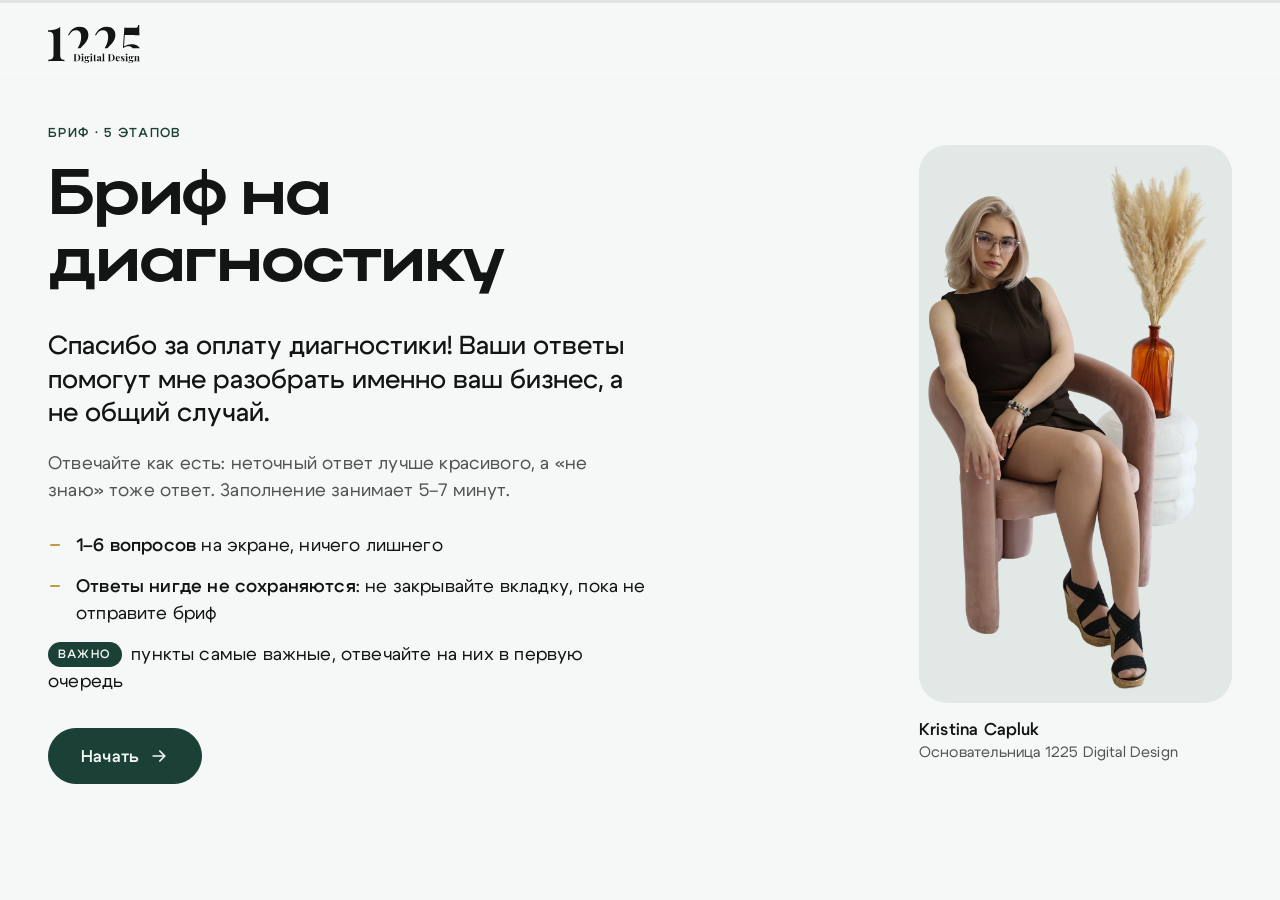
==== diagnostika/index.html @ ee0023f8 "Бриф на диагностику Instagram в папке diagnostika 5 этапов, ответы уходят в тот же Telegram через Wo" ====
<!doctype html>
<html lang="ru">
<head>
  <meta charset="utf-8">
  <meta name="viewport" content="width=device-width, initial-scale=1, viewport-fit=cover">
  <title>Бриф на диагностику Instagram — 1225 Digital Design</title>
  <meta name="description" content="Бриф на диагностику Instagram. Заполнение занимает 5–7 минут.">
  <meta name="theme-color" content="#F5F8F6">
  <meta name="robots" content="noindex">
  <link rel="icon" href="assets/logo-black.svg" type="image/svg+xml">
  <link rel="preload" href="fonts/ActayWide-Bold.otf" as="font" type="font/otf" crossorigin>
  <link rel="preload" href="fonts/Cygre-Regular.ttf" as="font" type="font/ttf" crossorigin>
  <link rel="stylesheet" href="styles.css">
</head>
<body>

<!-- Полоса прогресса -->
<div class="progress" aria-hidden="true"><span id="progressFill"></span></div>

<header class="top">
  <a class="top__logo" href="#" id="logoLink" aria-label="1225 Digital Design — в начало брифа">
    <img src="assets/logo-black.svg" alt="1225 Digital Design" width="104" height="43">
  </a>
  <div class="top__meta">
    <span class="save" id="saveState" aria-live="polite"></span>
    <span class="counter" id="counter" hidden></span>
  </div>
</header>

<main id="app">

  <!-- Интро -->
  <section class="screen intro" id="screen-intro" aria-labelledby="introTitle">
    <div class="intro__text">
    <div class="intro__head">
      <p class="eyebrow">Бриф · 5 этапов</p>
      <h1 id="introTitle" class="display">Бриф на диагностику</h1>
    </div>
    <div class="intro__body">
      <p class="lead">Спасибо за оплату диагностики! Ваши ответы помогут мне разобрать именно ваш бизнес, а не общий случай.</p>
      <p>Отвечайте как есть: неточный ответ лучше красивого, а «не знаю» тоже ответ. Заполнение занимает 5–7 минут.</p>
      <ul class="intro__facts">
        <li><b>1–6 вопросов</b> на экране, ничего лишнего</li>
        <li><b>Ответы нигде не сохраняются</b>: не закрывайте вкладку, пока не отправите бриф</li>
        <li><span class="chip chip--inline">важно</span> пункты самые важные, отвечайте на них в первую очередь</li>
      </ul>
      <button type="button" class="btn" id="startBtn">
        <span id="startLabel">Начать</span>
        <svg class="btn__arrow" viewBox="0 0 24 24" width="20" height="20" aria-hidden="true"><path d="M5 12h14M13 6l6 6-6 6" fill="none" stroke="currentColor" stroke-width="2" stroke-linecap="round" stroke-linejoin="round"/></svg>
      </button>
    </div>
    </div>
    <figure class="intro__figure" id="introFigure">
      <div class="intro__photo"><img src="" alt="Kristina Capluk" id="introPhotoImg" width="1010" height="1800"></div>
      <figcaption><b>Kristina Capluk</b><span>Основательница 1225 Digital Design</span></figcaption>
    </figure>
  </section>

  <!-- Этапы рисуются из массива STAGES в app.js -->
  <form id="form" novalidate autocomplete="on">
    <div id="stages"></div>
    <!-- Ловушка для ботов: человек это поле не видит -->
    <div class="hp" aria-hidden="true"><label>Сайт <input type="text" name="website" id="hp" tabindex="-1" autocomplete="off"></label></div>
  </form>

  <!-- Финал -->
  <section class="screen done" id="screen-done" aria-labelledby="doneTitle" hidden>
    <div class="done__photo" id="donePhoto">
      <img src="" alt="Кристина, 1225 Digital Design" id="donePhotoImg" width="800" height="1000">
    </div>
    <div class="done__body">
      <p class="eyebrow" id="doneEyebrow">Бриф получен</p>
      <h1 id="doneTitle" class="display" tabindex="-1">Спасибо!</h1>
      <p class="lead" id="doneLead">Я получила ваш бриф и скоро с вами свяжусь.</p>
      <p class="notice" id="doneNotice" hidden></p>

      <h2 class="done__sub" id="doneNextTitle">Что будет дальше</h2>
      <ol class="steps" id="doneSteps"></ol>

      <div class="done__actions">
        <a class="btn" id="tgBtn" href="#" target="_blank" rel="noopener">Написать в Telegram</a>
        <button type="button" class="btn btn--ghost" id="dlBtn">Скачать копию ответов</button>
      </div>

      <div class="rescue" id="rescue" hidden>
        <button type="button" class="btn btn--ghost btn--small" id="copyBtn">Скопировать ответы</button>
        <details>
          <summary>Файл не скачался? Вот текст ответов</summary>
          <textarea id="rescueText" readonly rows="8"></textarea>
        </details>
      </div>

      <button type="button" class="textlink" id="editBtn">← Вернуться и поправить ответы</button>
    </div>
  </section>
</main>

<!-- Навигация: назад / далее и точки-этапы -->
<nav class="bar" id="bar" aria-label="Навигация по этапам" hidden>
  <div class="bar__in">
    <div class="bar__dots" id="dots" role="group" aria-label="Этапы"></div>
    <div class="bar__btns">
      <button type="button" class="btn btn--ghost btn--back" id="backBtn" aria-label="Назад">
        <svg viewBox="0 0 24 24" width="20" height="20" aria-hidden="true"><path d="M19 12H5M11 6l-6 6 6 6" fill="none" stroke="currentColor" stroke-width="2" stroke-linecap="round" stroke-linejoin="round"/></svg>
        <span>Назад</span>
      </button>
      <button type="button" class="btn" id="nextBtn">
        <span id="nextLabel">Далее</span>
        <svg class="btn__arrow" viewBox="0 0 24 24" width="20" height="20" aria-hidden="true"><path d="M5 12h14M13 6l6 6-6 6" fill="none" stroke="currentColor" stroke-width="2" stroke-linecap="round" stroke-linejoin="round"/></svg>
      </button>
    </div>
  </div>
</nav>

<!-- Подвал: юридические документы и связь (ссылки подставляются из SITE в app.js) -->
<footer class="foot" id="foot" hidden>
  <div class="foot__in">
    <div class="foot__brand">
      <img src="assets/logo-white.svg" alt="1225 Digital Design" width="104" height="43">
      <a class="btn btn--light" id="footMail" href="mailto:1225digital.design@gmail.com">Связаться</a>
    </div>
    <address class="foot__contacts">
      <a href="tel:+4917631003264">+49 176 31003264</a>
      <a href="mailto:1225digital.design@gmail.com">1225digital.design@gmail.com</a>
    </address>
    <ul class="foot__links" id="footLinks"></ul>
    <p class="foot__copy">© <span id="year">2026</span> 1225 Digital Design</p>
  </div>
</footer>

<!-- Окно с юридическим документом: текст подставляется из legal.js -->
<dialog class="legal" id="legalDlg" aria-labelledby="legalTitle">
  <div class="legal__head">
    <h2 id="legalTitle"></h2>
    <button type="button" class="legal__close" id="legalClose" aria-label="Закрыть">
      <svg viewBox="0 0 24 24" width="22" height="22" aria-hidden="true"><path d="M6 6l12 12M18 6L6 18" stroke="currentColor" stroke-width="2" stroke-linecap="round"/></svg>
    </button>
  </div>
  <div class="legal__body" id="legalBody" tabindex="0"></div>
  <div class="legal__foot"><button type="button" class="btn" id="legalOk">Закрыть</button></div>
</dialog>

<div class="toast" id="toast" role="status" aria-live="polite" hidden>
  <span id="toastText"></span>
  <button type="button" id="toastAction" hidden></button>
</div>

<noscript><p class="noscript">Для заполнения брифа нужен включённый JavaScript. Если не получается, напишите мне в Telegram, отправлю анкету другим способом.</p></noscript>

<script src="config.js"></script>
<script src="legal.js"></script>
<script src="app.js"></script>
</body>
</html>
---- diagnostika/styles.css ----
/* ==========================================================================
   Бриф 1225 Digital Design — оформление.
   Токены взяты из фирменного стиля: светлый фон, тёмно-зелёный, золото, чернильный.
   ========================================================================== */

@font-face { font-family: "Actay Wide"; src: url("fonts/ActayWide-Bold.otf") format("opentype"); font-weight: 700; font-display: swap; }
@font-face { font-family: "Cygre"; src: url("fonts/Cygre-Regular.ttf") format("truetype"); font-weight: 400; font-display: swap; }
@font-face { font-family: "Cygre"; src: url("fonts/Cygre-Medium.ttf") format("truetype"); font-weight: 500; font-display: swap; }
@font-face { font-family: "Cygre"; src: url("fonts/Cygre-SemiBold.ttf") format("truetype"); font-weight: 600; font-display: swap; }

:root {
  --c-light: #F5F8F6;
  --c-green: #1B4136;
  --c-gold: #C19A48;
  --c-ink: #131515;

  --ink-soft: rgba(19, 21, 21, 0.72);     /* подсказки, второстепенный текст */
  --ink-faint: rgba(19, 21, 21, 0.52);    /* плейсхолдеры */
  --line: rgba(27, 65, 54, 0.22);
  --fill: rgba(27, 65, 54, 0.045);
  --on-dark: rgba(245, 248, 246, 0.92);
  --on-dark-muted: rgba(245, 248, 246, 0.72);

  --font-head: "Actay Wide", "Unbounded", "Manrope", system-ui, sans-serif;
  --font-body: "Cygre", "Manrope", "Inter", system-ui, sans-serif;

  --r-field: 18px;
  --r-card: 28px;
  --r-pill: 999px;
  --ease: cubic-bezier(.16, 1, .3, 1);

  --pad: clamp(20px, 5vw, 48px);
  --top-h: 72px;
  /* Колонки сетки: на планшете одна, на десктопе — липкая слева и поля справа */
  --col-a: 0px;
  --w-b: 680px;
  --col-gap: 0px;
}
@media (min-width: 1024px) { :root { --col-a: minmax(300px, 380px); --w-b: 700px; --col-b: minmax(0, 700px); --col-gap: clamp(56px, 6vw, 112px); --top-h: 84px; } }
@media (min-width: 1440px) { :root { --pad: 72px; --col-a: minmax(360px, 460px); --w-b: 720px; --col-b: minmax(0, 720px); --col-gap: 144px; --top-h: 96px; } }

* { box-sizing: border-box; margin: 0; }
[hidden] { display: none !important; }
html { -webkit-text-size-adjust: 100%; scroll-padding-top: calc(var(--top-h) + 24px); }
body {
  min-height: 100vh;
  background: var(--c-light);
  color: var(--c-ink);
  font-family: var(--font-body);
  font-size: clamp(1rem, 0.95rem + 0.25vw, 1.125rem);
  line-height: 1.5;
  letter-spacing: 0.01em;
  font-synthesis: none;
  -webkit-font-smoothing: antialiased;
}
body.has-bar { padding-bottom: 0; }
img { display: block; max-width: 100%; height: auto; }
button, input, textarea { font: inherit; color: inherit; letter-spacing: inherit; }
a { color: inherit; text-decoration-thickness: 1px; text-underline-offset: 3px; }
:focus-visible { outline: 2px solid var(--c-green); outline-offset: 3px; border-radius: 6px; }

.sr { position: absolute; width: 1px; height: 1px; overflow: hidden; clip-path: inset(50%); white-space: nowrap; }
.hp { position: absolute; left: -9999px; width: 1px; height: 1px; overflow: hidden; }
.noscript { padding: 24px var(--pad); }

/* ---------- Заголовки: плотный интерлиньяж, отрицательный трекинг ---------- */
h1, h2, .display, .stage__num {
  font-family: var(--font-head);
  font-weight: 700;
  line-height: 1.05;
  letter-spacing: -0.035em;
  text-wrap: balance;
  overflow-wrap: break-word;
  hyphens: manual; /* без авто-переносов: «веде-ние» в заголовке выглядит как ошибка */
}
.display { font-size: clamp(2.125rem, 1rem + 4.2vw, 4rem); }
.eyebrow {
  font-weight: 600; font-size: 0.8125rem; text-transform: uppercase; letter-spacing: 0.1em;
  color: var(--c-green); margin-bottom: 20px;
}
.lead { font-size: clamp(1.1875rem, 1rem + 0.9vw, 1.625rem); line-height: 1.3; letter-spacing: 0; font-weight: 500; text-wrap: pretty; }

/* ---------- Шапка и прогресс ---------- */
.progress { position: fixed; inset: 0 0 auto 0; height: 3px; background: rgba(27, 65, 54, 0.1); z-index: 30; }
.progress span { display: block; height: 100%; background: var(--c-green); transform-origin: left; transform: scaleX(0); transition: transform .7s var(--ease); }

.top {
  position: fixed; inset: 0 0 auto 0; z-index: 20; height: var(--top-h);
  display: flex; align-items: center; justify-content: space-between; gap: 16px;
  /* края шапки совпадают с краями контента (контент ограничен 1480px и стоит по центру) */
  padding: 3px max(var(--pad), calc((100vw - 1480px) / 2 + var(--pad))) 0;
  background: linear-gradient(var(--c-light) 70%, rgba(245, 248, 246, 0));
}
.top__logo img { height: clamp(30px, 4vw, 38px); width: auto; }
.top__meta { display: flex; align-items: center; gap: 16px; }
.counter { display: flex; align-items: baseline; gap: 10px; min-width: 0; font-family: var(--font-head); font-weight: 700; font-size: 0.9375rem; letter-spacing: 0; font-variant-numeric: tabular-nums; }
.counter__n { flex: none; }
.counter__t { min-width: 0; overflow: hidden; text-overflow: ellipsis; white-space: nowrap; font-family: var(--font-body); font-weight: 600; font-size: 0.875rem; color: var(--ink-soft); }
@media (min-width: 1024px) { .counter__t { display: none; } } /* на десктопе название этапа и так видно слева */
.top__meta { min-width: 0; }
.save { font-size: 0.875rem; color: var(--ink-soft); display: inline-flex; align-items: center; gap: 8px; transition: opacity .4s var(--ease); }
.save:not(:empty)::before { content: ""; width: 7px; height: 7px; border-radius: 50%; background: var(--c-green); }
.save[data-kind="saving"]::before { background: var(--c-gold); }
.save[data-kind="error"]::before { background: var(--c-gold); }
@media (max-width: 699px) { .save { font-size: 0; gap: 0; } .save::before { margin: 0; } }

/* ---------- Экраны ---------- */
.screen, .stage { padding: calc(var(--top-h) + clamp(16px, 4vw, 40px)) var(--pad) clamp(56px, 8vw, 96px); }
.is-enter { animation: enter .7s var(--ease) both; }
@keyframes enter { from { opacity: 0; transform: translateY(14px); } to { opacity: 1; transform: none; } }

/* Интро и финал: две колонки с планшета */
.intro, .done { max-width: 1480px; margin-inline: auto; } /* та же ширина, что у этапов: левый край = логотип */
.intro__text { display: grid; gap: 32px; }
.intro__figure { margin: 48px 0 0; width: fit-content; max-width: 100%; }
.intro__photo { border-radius: var(--r-card); overflow: hidden; background: rgba(27, 65, 54, 0.09); width: fit-content; max-width: 100%; }
.intro__photo img { display: block; width: auto; height: min(62vh, 620px); }
.intro__figure figcaption { display: grid; gap: 2px; margin-top: 16px; line-height: 1.3; }
.intro__figure figcaption b { font-weight: 600; font-size: 1.0625rem; }
.intro__figure figcaption span { color: var(--ink-soft); font-size: 0.9375rem; }
.intro__body { display: grid; gap: 20px; max-width: 600px; }
.intro__body p { color: var(--ink-soft); }
.intro__body .lead { color: var(--c-ink); }
.intro__facts { list-style: none; padding: 0; display: grid; gap: 14px; margin: 8px 0 12px; }
.intro__facts li { position: relative; padding-left: 28px; }
.intro__facts li::before { content: ""; position: absolute; left: 2px; top: .62em; width: 10px; height: 2px; background: var(--c-gold); border-radius: 2px; }
.intro__facts li:has(.chip)::before { display: none; }
.intro__facts li:has(.chip) { padding-left: 0; }
.intro__body .btn { justify-self: start; }
@media (min-width: 700px) {
  .intro { display: grid; grid-template-columns: minmax(0, 1.25fr) minmax(0, 0.75fr); gap: clamp(40px, 6vw, 120px); align-items: center; min-height: min(80vh, 820px); padding-bottom: clamp(48px, 8vw, 96px); }
  .intro__figure { margin-top: 0; justify-self: end; }
}

/* Этапы */
.stage { max-width: calc(var(--w-b) + 2 * var(--pad)); margin-inline: auto; }
.stage__aside { margin-bottom: 36px; }
.stage__num { font-size: clamp(2.75rem, 2rem + 3vw, 5rem); line-height: 1; letter-spacing: -0.04em; color: var(--c-green); }
.stage__num::after { content: ""; display: block; width: 48px; height: 4px; border-radius: 4px; background: var(--c-gold); margin: 14px 0 22px; }
.stage__aside h2 { font-size: clamp(1.75rem, 1.2rem + 2.4vw, 2.75rem); margin-bottom: 16px; outline: none; }
.stage__aside .chip { margin-bottom: 14px; }
.stage__lead { color: var(--ink-soft); max-width: 46ch; text-wrap: pretty; }
.stage__body { display: grid; gap: clamp(36px, 5vw, 52px); }
@media (min-width: 1024px) {
  .stage { display: grid; grid-template-columns: var(--col-a) var(--col-b); column-gap: var(--col-gap); justify-content: center; align-items: start; max-width: 1480px; }
  .stage__aside { position: sticky; top: calc(var(--top-h) + 32px); margin-bottom: 0; }
  .stage__aside h2 { font-size: clamp(1.75rem, 0.8rem + 2vw, 2.5rem); }
  .stage__lead { font-size: 1.0625rem; }
}
@media (min-width: 1440px) { .stage__lead { font-size: 1.1875rem; } }

/* ---------- Плашка «важно» ---------- */
.chip {
  display: inline-flex; align-items: center; gap: 6px; padding: 5px 12px 5px 10px; border-radius: var(--r-pill);
  background: var(--c-green); color: var(--c-light);
  font-size: 0.75rem; font-weight: 600; text-transform: uppercase; letter-spacing: 0.1em; line-height: 1.2;
  width: fit-content;
}
.chip i { font-style: normal; color: var(--c-gold); font-size: 0.8125rem; letter-spacing: 0; }
.chip--inline { vertical-align: 2px; margin-right: 4px; }

/* ---------- Вопросы и поля ---------- */
.q { display: grid; gap: 10px; min-width: 0; border: 0; padding: 0; }
.q > .chip { margin-bottom: 2px; }
.q__label { font-weight: 600; font-size: clamp(1.0625rem, 1rem + 0.35vw, 1.25rem); line-height: 1.3; letter-spacing: 0; padding: 0; text-wrap: pretty; }
.q__hint { color: var(--ink-soft); font-size: 0.96875rem; line-height: 1.45; text-wrap: pretty; }

input[type="text"], input[type="email"], input[type="tel"], textarea {
  width: 100%; display: block; margin-top: 4px;
  padding: 18px 20px; border-radius: var(--r-field);
  border: 1.5px solid var(--line); background: var(--fill);
  font-size: 1.0625rem; line-height: 1.5; letter-spacing: 0;
  transition: border-color .3s var(--ease), box-shadow .3s var(--ease), background-color .3s var(--ease);
  -webkit-appearance: none; appearance: none;
}
textarea { resize: none; overflow: hidden; min-height: 8.5rem; }
textarea[rows="2"] { min-height: 6rem; }
textarea[rows="4"] { min-height: 10rem; }
input::placeholder, textarea::placeholder { color: var(--ink-faint); }
input:hover, textarea:hover { border-color: rgba(27, 65, 54, 0.45); }
input:focus, textarea:focus { outline: none; border-color: var(--c-green); background: rgba(27, 65, 54, 0.02); box-shadow: 0 0 0 4px rgba(193, 154, 72, 0.3); }

/* Ошибка: золотая рамка и подпись, без новых цветов */
.q.is-error input, .q.is-error textarea { border-color: var(--c-gold); background: rgba(193, 154, 72, 0.1); border-width: 2px; padding: 17.5px 19.5px; }
.q.is-error .opts { outline: 2px solid var(--c-gold); outline-offset: 6px; border-radius: var(--r-field); }
.q.is-error .opt--consent .opt__box, .q.is-error .opt__box { border-color: var(--c-gold); }
.q__err { display: flex; gap: 8px; align-items: baseline; font-size: 0.9375rem; font-weight: 500; animation: soft .5s var(--ease) both; }
.q__err::before { content: ""; flex: none; width: 8px; height: 8px; border-radius: 50%; background: var(--c-gold); transform: translateY(-1px); }
.q__err--soft { color: var(--c-ink); }
@keyframes soft { from { opacity: 0; transform: translateY(-4px); } to { opacity: 1; transform: none; } }

/* Чекбоксы и варианты */
.opts { display: grid; gap: 10px; margin-top: 6px; }
.opt { position: relative; display: flex; gap: 14px; align-items: flex-start; padding: 16px 18px; border: 1.5px solid var(--line); border-radius: var(--r-field); background: var(--fill); cursor: pointer; line-height: 1.4; transition: border-color .3s var(--ease), background-color .3s var(--ease); }
.opt:hover { border-color: rgba(27, 65, 54, 0.45); }
.opt input { position: absolute; opacity: 0; inset: 0; width: 100%; height: 100%; margin: 0; cursor: pointer; }
.opt__box { flex: none; width: 24px; height: 24px; border-radius: 8px; border: 1.5px solid rgba(27, 65, 54, 0.5); display: grid; place-items: center; transition: background-color .3s var(--ease), border-color .3s var(--ease); margin-top: 1px; }
.opt__box::after { content: ""; width: 11px; height: 6px; border-left: 2px solid var(--c-light); border-bottom: 2px solid var(--c-light); transform: rotate(-45deg) scale(0) translate(1px, -1px); transition: transform .35s var(--ease); }
.opt:has(input:checked) { border-color: var(--c-green); background: rgba(27, 65, 54, 0.09); }
.opt input:checked + .opt__box { background: var(--c-green); border-color: var(--c-green); }
.opt input:checked + .opt__box::after { transform: rotate(-45deg) scale(1) translate(1px, -1px); }
.opt:has(input:focus-visible) { outline: 2px solid var(--c-green); outline-offset: 3px; }
.q--consent .opt { background: transparent; border-color: transparent; padding: 4px 0; }
.q--consent .opt:has(input:checked) { background: transparent; }
.q--consent .opt a { text-decoration: underline; }
.q--consent { margin-top: -12px; }
.q--consent + .q--consent { margin-top: -28px; }
.q--consent .q__err { padding-left: 38px; margin-top: 4px; }

/* Загрузка файлов */
.drop { display: grid; justify-items: center; gap: 6px; text-align: center; padding: 32px 20px; margin-top: 6px; border: 1.5px dashed rgba(27, 65, 54, 0.5); border-radius: var(--r-card); background: var(--fill); cursor: pointer; transition: background-color .35s var(--ease), border-color .35s var(--ease), transform .35s var(--ease); }
.drop svg { color: var(--c-green); margin-bottom: 4px; transition: transform .4s var(--ease); }
.drop b { font-weight: 600; font-size: 1.0625rem; }
.drop span { color: var(--ink-soft); font-size: 0.9375rem; line-height: 1.45; }
.drop:hover svg, .drop.is-over svg { transform: translateY(-3px); }
.drop:hover, .drop.is-over { border-color: var(--c-green); background: rgba(27, 65, 54, 0.09); }
.drop.is-over { border-style: solid; transform: scale(1.01); }
.drop:has(input:focus-visible) { outline: 2px solid var(--c-green); outline-offset: 3px; }
.files { list-style: none; padding: 0; display: grid; gap: 8px; }
.files:empty { display: none; }
.files li { display: flex; align-items: center; gap: 12px; padding: 10px 10px 10px 18px; border-radius: var(--r-field); background: var(--fill); border: 1.5px solid var(--line); animation: soft .5s var(--ease) both; }
.files__name { flex: 1; min-width: 0; overflow-wrap: anywhere; font-weight: 500; line-height: 1.3; }
.files__size { flex: none; color: var(--ink-soft); font-size: 0.875rem; font-variant-numeric: tabular-nums; }
.files__del { flex: none; width: 40px; height: 40px; border-radius: 50%; border: 0; background: transparent; cursor: pointer; display: grid; place-items: center; transition: background-color .3s var(--ease); }
.files__del:hover { background: rgba(27, 65, 54, 0.12); }

/* ---------- Кнопки: тёмно-зелёные пилюли ---------- */
.btn {
  display: inline-flex; align-items: center; justify-content: center; gap: 10px;
  min-height: 56px; padding: 0 32px; border: 1.5px solid var(--c-green); border-radius: var(--r-pill);
  background: var(--c-green); color: var(--c-light);
  font-weight: 600; font-size: 1.0625rem; letter-spacing: 0.01em; line-height: 1; text-decoration: none; cursor: pointer;
  transition: background-color .35s var(--ease), color .35s var(--ease), transform .35s var(--ease), box-shadow .35s var(--ease), opacity .3s var(--ease);
}
.btn:hover { background: #24574A; border-color: #24574A; box-shadow: 0 10px 24px -12px rgba(27, 65, 54, 0.6); transform: translateY(-1px); }
.btn:active { transform: scale(0.98); }
.btn__arrow { transition: transform .4s var(--ease); }
.btn:hover .btn__arrow { transform: translateX(4px); }
.btn:disabled { opacity: .7; cursor: progress; transform: none; box-shadow: none; }
.btn.is-busy { pointer-events: none; }
.btn--ghost { background: transparent; color: var(--c-green); }
.btn--ghost:hover { background: rgba(27, 65, 54, 0.08); border-color: var(--c-green); box-shadow: none; }
.btn--light { background: var(--c-light); color: var(--c-green); border-color: var(--c-light); }
.btn--light:hover { background: var(--c-light); border-color: var(--c-light); box-shadow: 0 10px 24px -12px rgba(0,0,0,.6); }
.btn--small { min-height: 44px; padding: 0 22px; font-size: 0.9375rem; }
.btn--back svg { transition: transform .4s var(--ease); }
.btn--back:hover svg { transform: translateX(-4px); }
.textlink { background: none; border: 0; padding: 8px 0; justify-self: start; color: var(--c-green); font-weight: 600; cursor: pointer; text-decoration: underline; text-underline-offset: 4px; text-decoration-thickness: 1px; }

/* ---------- Нижняя панель: назад/далее и точки ---------- */
.bar { position: fixed; inset: auto 0 0 0; z-index: 25; background: rgba(245, 248, 246, 0.92); -webkit-backdrop-filter: blur(14px); backdrop-filter: blur(14px); border-top: 1px solid rgba(27, 65, 54, 0.12); padding: 10px var(--pad) calc(12px + env(safe-area-inset-bottom)); }
.bar__in { display: grid; gap: 6px; max-width: 1480px; margin-inline: auto; }
.bar__dots { display: flex; justify-content: center; }
.dot { width: 28px; height: 28px; padding: 0; border: 0; background: none; cursor: pointer; display: grid; place-items: center; }
.dot::before { content: ""; width: 8px; height: 8px; border-radius: var(--r-pill); background: rgba(27, 65, 54, 0.22); transition: width .5s var(--ease), background-color .4s var(--ease); }
.dot:hover::before { background: rgba(27, 65, 54, 0.5); }
.dot.is-filled::before { background: rgba(27, 65, 54, 0.6); }
.dot.is-current::before { width: 24px; background: var(--c-green); }
.bar__btns { display: grid; grid-template-columns: auto 1fr; gap: 10px; }
.btn--back { padding: 0 22px; }
.btn--back span { position: absolute; width: 1px; height: 1px; overflow: hidden; clip-path: inset(50%); }
@media (min-width: 700px) {
  .bar__in { grid-template-columns: 1fr auto; align-items: center; max-width: calc(var(--w-b) + 2 * var(--pad)); gap: 24px; margin-inline: auto; }
  .bar__dots { justify-content: flex-start; margin-left: -6px; }
  .bar__btns { grid-template-columns: auto auto; }
  .btn--back span { position: static; width: auto; height: auto; clip-path: none; }
}
@media (min-width: 1024px) {
  .bar { padding-block: 14px calc(14px + env(safe-area-inset-bottom)); }
  .bar__in { max-width: 1480px; grid-template-columns: var(--col-a) var(--col-b); column-gap: var(--col-gap); justify-content: center; }
  .bar__btns { justify-content: space-between; grid-template-columns: auto auto; }
}

/* ---------- Финал ---------- */
.done { display: grid; gap: 36px; align-items: start; }
.done__photo { border-radius: var(--r-card); overflow: hidden; background: var(--c-green); width: fit-content; max-width: 100%; box-shadow: 0 30px 60px -36px rgba(19, 21, 21, 0.45), 0 4px 14px -6px rgba(19, 21, 21, 0.2); }
.done__photo img { display: block; width: auto; height: min(60vh, 620px); }
.done__photo.is-empty { width: 100%; max-width: 520px; aspect-ratio: 4 / 5; display: grid; place-items: center; }
.done__photo.is-empty img { display: none; }
.done__photo.is-empty::after { content: ""; width: 46%; aspect-ratio: 104 / 43; background: url("assets/logo-white.svg") center / contain no-repeat; }
.done__body { display: grid; gap: 20px; min-width: 0; }
.done__body .display { font-size: clamp(2.75rem, 1.2rem + 6vw, 5.5rem); outline: none; }
.done__body .eyebrow { margin-bottom: 0; }
.notice { padding: 16px 20px; border-radius: var(--r-field); background: rgba(193, 154, 72, 0.14); border: 1.5px solid var(--c-gold); line-height: 1.45; }
.done__sub { font-size: 1.25rem; letter-spacing: -0.02em; margin-top: 12px; }
.steps { list-style: none; padding: 0; counter-reset: s; display: grid; gap: 14px; }
.steps li { counter-increment: s; position: relative; padding-left: 52px; min-height: 36px; line-height: 1.4; }
.steps li::before { content: counter(s); position: absolute; left: 0; top: -2px; width: 36px; height: 36px; border-radius: 50%; background: var(--c-green); color: var(--c-light); display: grid; place-items: center; font-family: var(--font-head); font-size: 0.875rem; letter-spacing: 0; }
.done__actions { display: flex; flex-wrap: wrap; gap: 12px; margin-top: 8px; }
.rescue { display: grid; gap: 12px; }
.rescue summary { cursor: pointer; font-weight: 500; padding: 6px 0; }
.rescue textarea { margin-top: 8px; min-height: 12rem; font-size: 0.9375rem; overflow: auto; resize: vertical; }
@media (min-width: 700px) {
  .done { grid-template-columns: minmax(0, 1fr) minmax(0, 1.1fr); gap: clamp(40px, 6vw, 120px); padding-top: calc(var(--top-h) + 32px); }
  .done__photo { position: sticky; top: calc(var(--top-h) + 24px); }
  .done__photo img { height: min(76vh, 780px); }
}
@media (min-width: 1440px) { .done { grid-template-columns: minmax(0, 560px) minmax(0, 1fr); } }

/* ---------- Подвал ---------- */
.foot { margin-top: clamp(24px, 5vw, 64px); background: var(--c-green); color: var(--on-dark); border-radius: 40px 40px 0 0; padding: clamp(40px, 6vw, 72px) var(--pad) clamp(32px, 4vw, 48px); }
body.has-bar .foot { padding-bottom: 170px; }
@media (min-width: 700px) { body.has-bar .foot { padding-bottom: 130px; } }
.foot__in { max-width: 1480px; margin-inline: auto; display: grid; gap: 36px; }
.foot__brand { display: flex; flex-wrap: wrap; gap: 24px; align-items: center; justify-content: space-between; }
.foot__brand img { height: 40px; width: auto; }
.foot__contacts { font-style: normal; display: flex; flex-direction: column; gap: 6px; color: var(--on-dark); line-height: 1.4; }
.foot__contacts a { color: var(--on-dark-muted); text-underline-offset: 3px; }
.foot__contacts a:hover { color: var(--c-light); }
@media (min-width: 700px) { .foot__contacts { flex-direction: row; flex-wrap: wrap; gap: 6px 32px; } }
.foot__links { list-style: none; padding: 0; display: flex; flex-direction: column; gap: 12px; }
.foot__links a { color: var(--on-dark-muted); text-decoration: none; background: linear-gradient(currentColor, currentColor) 0 100% / 0 1px no-repeat; transition: color .3s var(--ease), background-size .5s var(--ease); padding-bottom: 2px; }
.foot__links a:hover { color: var(--c-light); background-size: 100% 1px; }
.foot__copy { color: var(--on-dark-muted); font-size: 0.875rem; }
.foot :focus-visible { outline-color: var(--c-light); }
@media (min-width: 700px) { .foot__links { flex-direction: row; flex-wrap: wrap; gap: 14px 40px; } }

/* ---------- Уведомление ---------- */
.toast { position: fixed; z-index: 40; left: 50%; bottom: calc(150px + env(safe-area-inset-bottom)); transform: translate(-50%, 16px); opacity: 0; width: max-content; display: flex; align-items: center; gap: 16px; max-width: min(92vw, 520px); padding: 14px 20px; border-radius: var(--r-pill); background: var(--c-ink); color: var(--c-light); font-weight: 500; line-height: 1.3; box-shadow: 0 18px 40px -16px rgba(19, 21, 21, 0.6); transition: opacity .5s var(--ease), transform .5s var(--ease); }
body:not(.has-bar) .toast { bottom: 28px; }
.toast.is-on { opacity: 1; transform: translate(-50%, 0); }
.toast button { flex: none; background: none; border: 0; padding: 4px 0; color: var(--c-gold); font-weight: 600; cursor: pointer; text-decoration: underline; text-underline-offset: 3px; }
@media (min-width: 700px) { .toast { bottom: calc(100px + env(safe-area-inset-bottom)); } }

/* ---------- Тонкая настройка под размеры ---------- */
@media (max-width: 699px) {
  .stage__body { gap: 36px; }
  .q__label { font-size: 1.0625rem; }
  .done__actions .btn { flex: 1 1 100%; }
  .intro__body .btn { justify-self: stretch; }
  /* фото на всю ширину колонки, без обрезки и без пустого поля справа */
  .intro__figure, .intro__photo { width: 100%; }
  .intro__photo img { width: 100%; height: auto; }
}

/* Если пользователь просит меньше движения — гасим анимации */
@media (prefers-reduced-motion: reduce) {
  *, *::before, *::after { animation-duration: 0.01ms !important; animation-iteration-count: 1 !important; transition-duration: 0.01ms !important; scroll-behavior: auto !important; }
}

/* ---------- Окно с юридическим документом ---------- */
body.is-modal { overflow: hidden; }
.legal { border: 0; padding: 0; width: min(760px, calc(100vw - 24px)); max-height: min(86vh, 900px); margin: auto; border-radius: var(--r-card); background: var(--c-light); color: var(--c-ink); box-shadow: 0 2px 6px rgba(19,21,21,.08), 0 30px 80px rgba(19,21,21,.28); overflow: hidden; }
.legal[open] { display: flex; flex-direction: column; }
.legal::backdrop { background: rgba(19, 21, 21, 0.55); }
.legal__head { display: flex; align-items: center; justify-content: space-between; gap: 16px; padding: 20px 20px 16px clamp(20px, 4vw, 36px); border-bottom: 1px solid var(--line); }
.legal__head h2 { font-size: clamp(1.25rem, 1rem + 1vw, 1.75rem); }
.legal__close { flex: none; width: 44px; height: 44px; display: grid; place-items: center; border: 1px solid var(--line); border-radius: 50%; background: transparent; cursor: pointer; transition: background .3s var(--ease); }
.legal__close:hover { background: var(--fill); }
.legal__body { flex: 1; overflow-y: auto; overscroll-behavior: contain; padding: 20px clamp(20px, 4vw, 36px) 28px; font-size: 1rem; line-height: 1.6; }
.legal__body h2 { font-family: var(--font-head); font-size: 1.05rem; line-height: 1.2; margin: 28px 0 8px; }
.legal__body h2:first-child { margin-top: 0; }
.legal__body p + p, .legal__body p + ul { margin-top: 10px; }
.legal__body ul { padding-left: 1.2em; margin-top: 10px; }
.legal__body li + li { margin-top: 4px; }
.legal__body a { overflow-wrap: anywhere; }
.legal__body em { color: var(--ink-soft); }
.legal__foot { padding: 14px clamp(20px, 4vw, 36px) 20px; border-top: 1px solid var(--line); display: flex; justify-content: flex-end; }
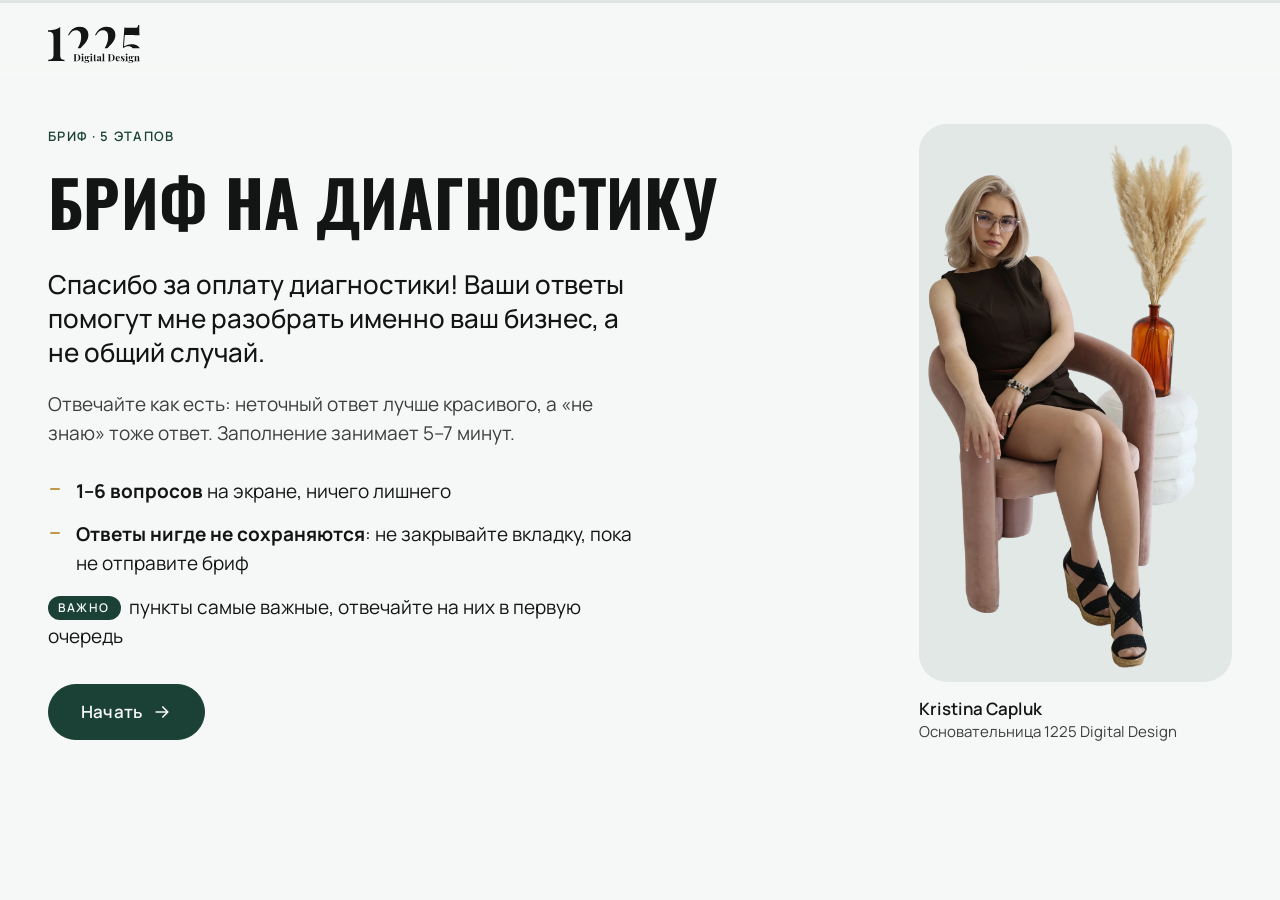
==== commit 3f35e888: "Шрифты Manrope и Oswald, контрастнее текст; новый порядок вопросов диагностики Co-Authored-By: Claud" ====
--- a/diagnostika/index.html
+++ b/diagnostika/index.html
@@ -8,8 +8,9 @@
   <meta name="theme-color" content="#F5F8F6">
   <meta name="robots" content="noindex">
   <link rel="icon" href="assets/logo-black.svg" type="image/svg+xml">
-  <link rel="preload" href="fonts/ActayWide-Bold.otf" as="font" type="font/otf" crossorigin>
-  <link rel="preload" href="fonts/Cygre-Regular.ttf" as="font" type="font/ttf" crossorigin>
+  <link rel="preconnect" href="https://fonts.googleapis.com">
+  <link rel="preconnect" href="https://fonts.gstatic.com" crossorigin>
+  <link rel="stylesheet" href="https://fonts.googleapis.com/css2?family=Manrope:wght@400;500;600;700&family=Oswald:wght@500;600;700&family=Cormorant+Garamond:ital,wght@1,500&display=swap">
   <link rel="stylesheet" href="styles.css">
 </head>
 <body>
--- a/diagnostika/styles.css
+++ b/diagnostika/styles.css
@@ -3,10 +3,6 @@
    Токены взяты из фирменного стиля: светлый фон, тёмно-зелёный, золото, чернильный.
    ========================================================================== */
 
-@font-face { font-family: "Actay Wide"; src: url("fonts/ActayWide-Bold.otf") format("opentype"); font-weight: 700; font-display: swap; }
-@font-face { font-family: "Cygre"; src: url("fonts/Cygre-Regular.ttf") format("truetype"); font-weight: 400; font-display: swap; }
-@font-face { font-family: "Cygre"; src: url("fonts/Cygre-Medium.ttf") format("truetype"); font-weight: 500; font-display: swap; }
-@font-face { font-family: "Cygre"; src: url("fonts/Cygre-SemiBold.ttf") format("truetype"); font-weight: 600; font-display: swap; }
 
 :root {
   --c-light: #F5F8F6;
@@ -14,15 +10,16 @@
   --c-gold: #C19A48;
   --c-ink: #131515;
 
-  --ink-soft: rgba(19, 21, 21, 0.72);     /* подсказки, второстепенный текст */
-  --ink-faint: rgba(19, 21, 21, 0.52);    /* плейсхолдеры */
+  --ink-soft: rgba(19, 21, 21, 0.82);     /* подсказки, второстепенный текст */
+  --ink-faint: rgba(19, 21, 21, 0.6);    /* плейсхолдеры */
   --line: rgba(27, 65, 54, 0.22);
   --fill: rgba(27, 65, 54, 0.045);
   --on-dark: rgba(245, 248, 246, 0.92);
-  --on-dark-muted: rgba(245, 248, 246, 0.72);
-
-  --font-head: "Actay Wide", "Unbounded", "Manrope", system-ui, sans-serif;
-  --font-body: "Cygre", "Manrope", "Inter", system-ui, sans-serif;
+  --on-dark-muted: rgba(245, 248, 246, 0.82);
+
+  --font-head: "Oswald", "Arial Narrow", system-ui, sans-serif;
+  --font-body: "Manrope", system-ui, -apple-system, "Segoe UI", sans-serif;
+  --font-accent: "Cormorant Garamond", Georgia, serif;
 
   --r-field: 18px;
   --r-card: 28px;
@@ -47,9 +44,9 @@
   background: var(--c-light);
   color: var(--c-ink);
   font-family: var(--font-body);
-  font-size: clamp(1rem, 0.95rem + 0.25vw, 1.125rem);
-  line-height: 1.5;
-  letter-spacing: 0.01em;
+  font-size: clamp(1.0625rem, 1rem + 0.3vw, 1.1875rem);
+  line-height: 1.55;
+  letter-spacing: 0;
   font-synthesis: none;
   -webkit-font-smoothing: antialiased;
 }
@@ -67,8 +64,9 @@
 h1, h2, .display, .stage__num {
   font-family: var(--font-head);
   font-weight: 700;
-  line-height: 1.05;
-  letter-spacing: -0.035em;
+  line-height: 1.1;
+  letter-spacing: 0.005em;
+  text-transform: uppercase;
   text-wrap: balance;
   overflow-wrap: break-word;
   hyphens: manual; /* без авто-переносов: «веде-ние» в заголовке выглядит как ошибка */
@@ -162,8 +160,8 @@
 /* ---------- Вопросы и поля ---------- */
 .q { display: grid; gap: 10px; min-width: 0; border: 0; padding: 0; }
 .q > .chip { margin-bottom: 2px; }
-.q__label { font-weight: 600; font-size: clamp(1.0625rem, 1rem + 0.35vw, 1.25rem); line-height: 1.3; letter-spacing: 0; padding: 0; text-wrap: pretty; }
-.q__hint { color: var(--ink-soft); font-size: 0.96875rem; line-height: 1.45; text-wrap: pretty; }
+.q__label { font-weight: 700; font-size: clamp(1.0625rem, 1rem + 0.35vw, 1.25rem); line-height: 1.3; letter-spacing: 0; padding: 0; text-wrap: pretty; }
+.q__hint { color: var(--ink-soft); font-size: 1rem; line-height: 1.45; text-wrap: pretty; }
 
 input[type="text"], input[type="email"], input[type="tel"], textarea {
   width: 100%; display: block; margin-top: 4px;
